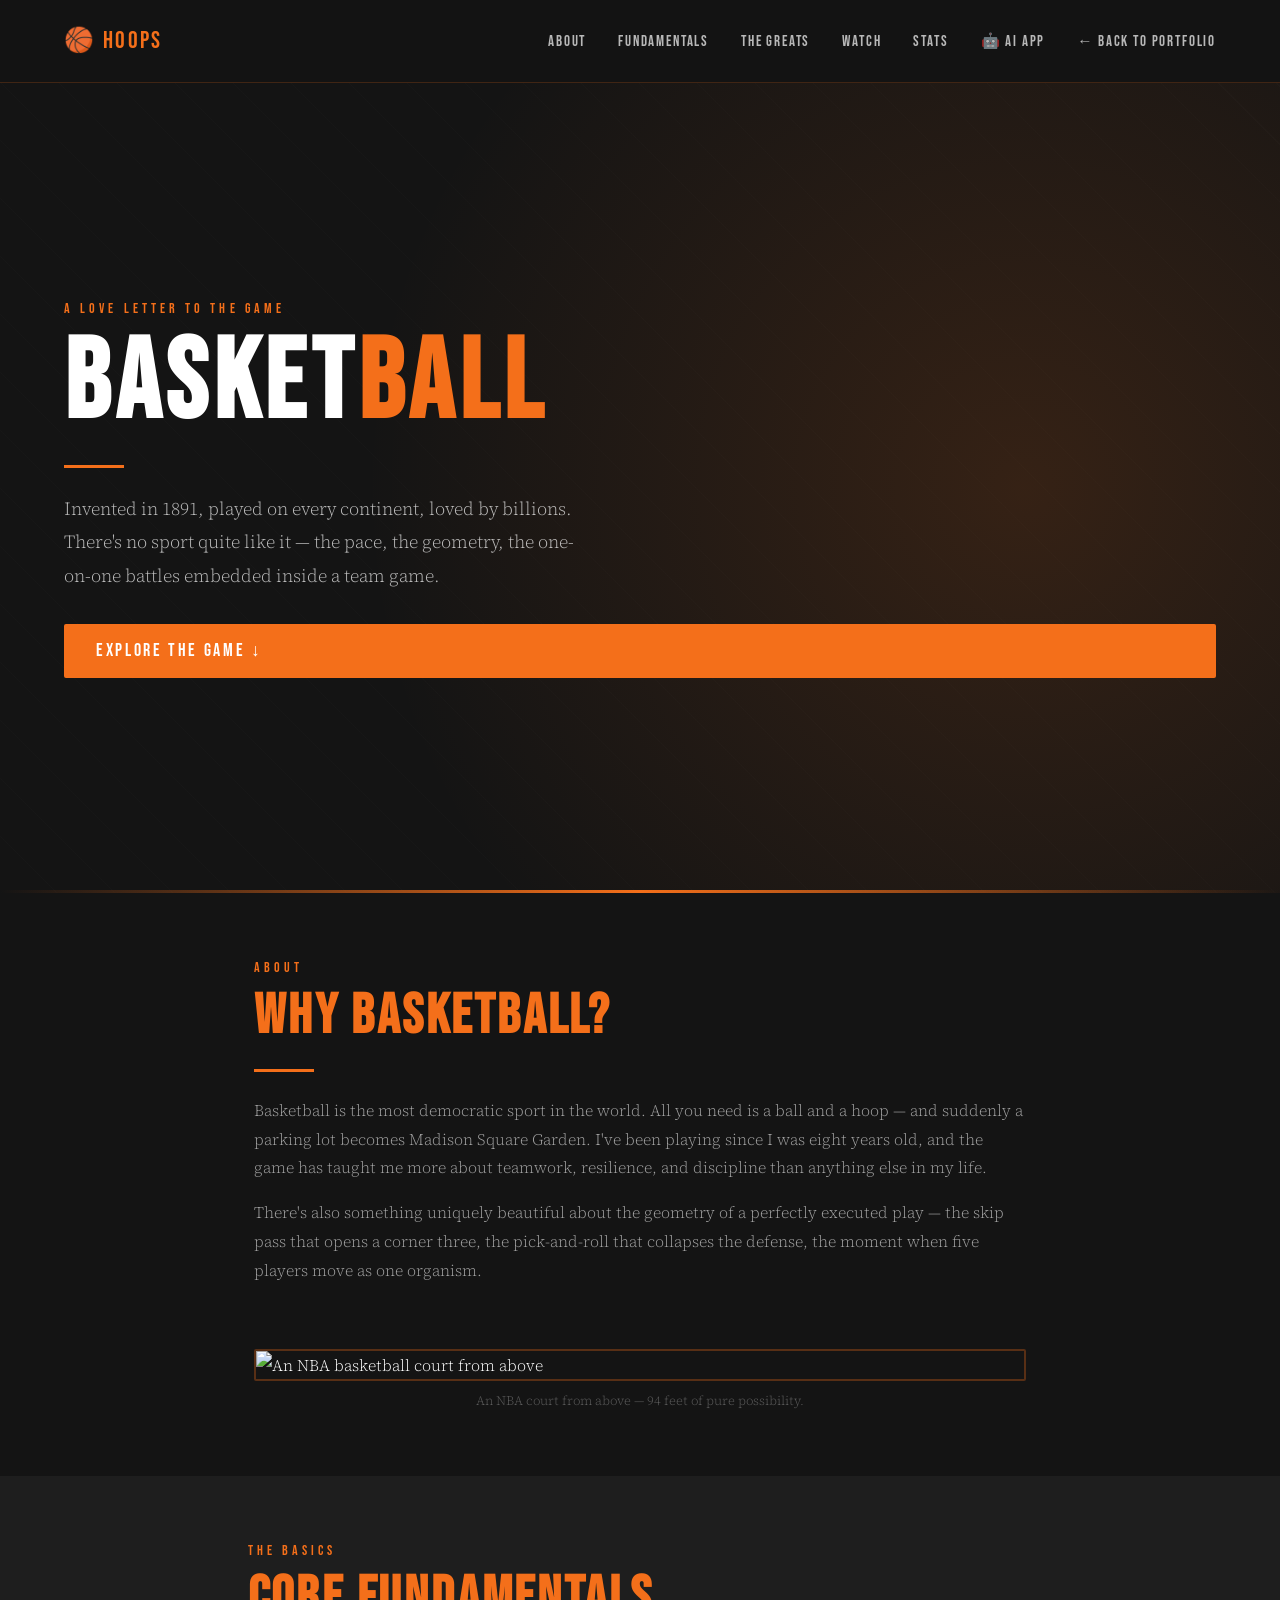
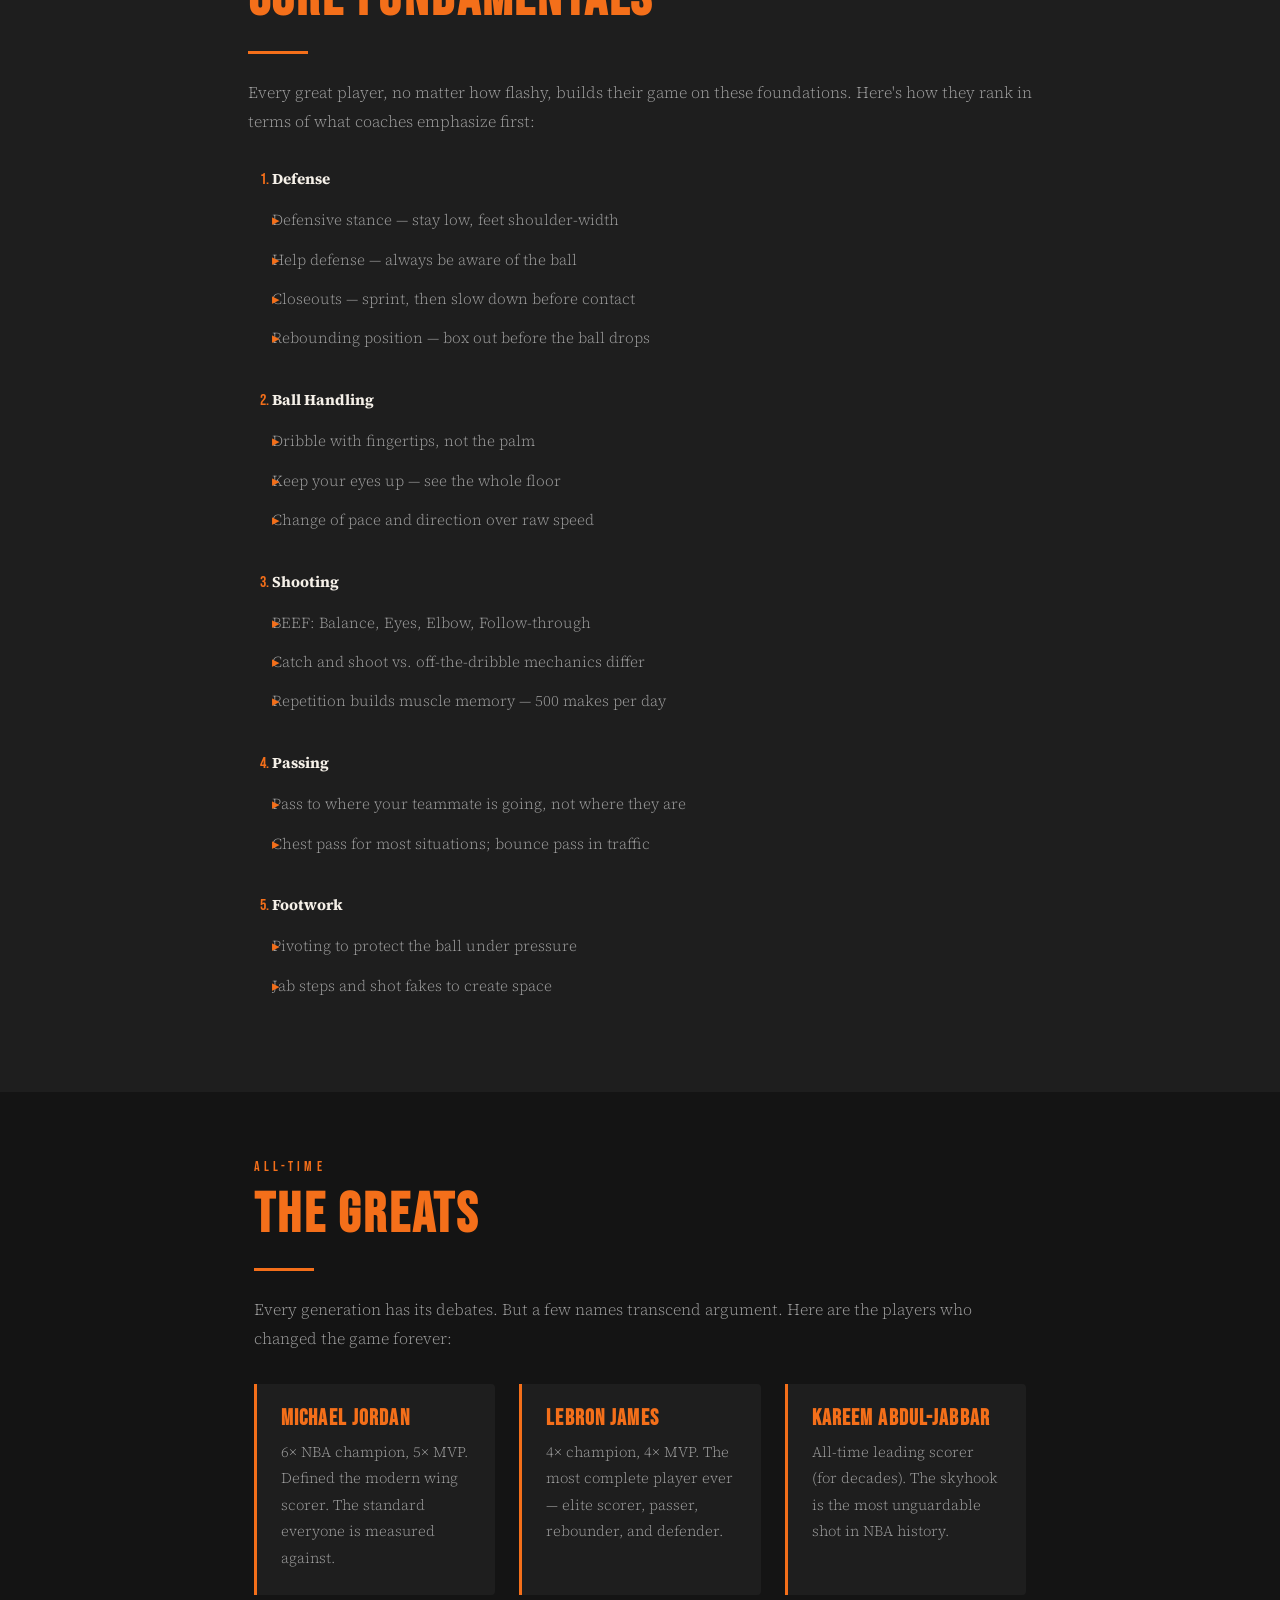
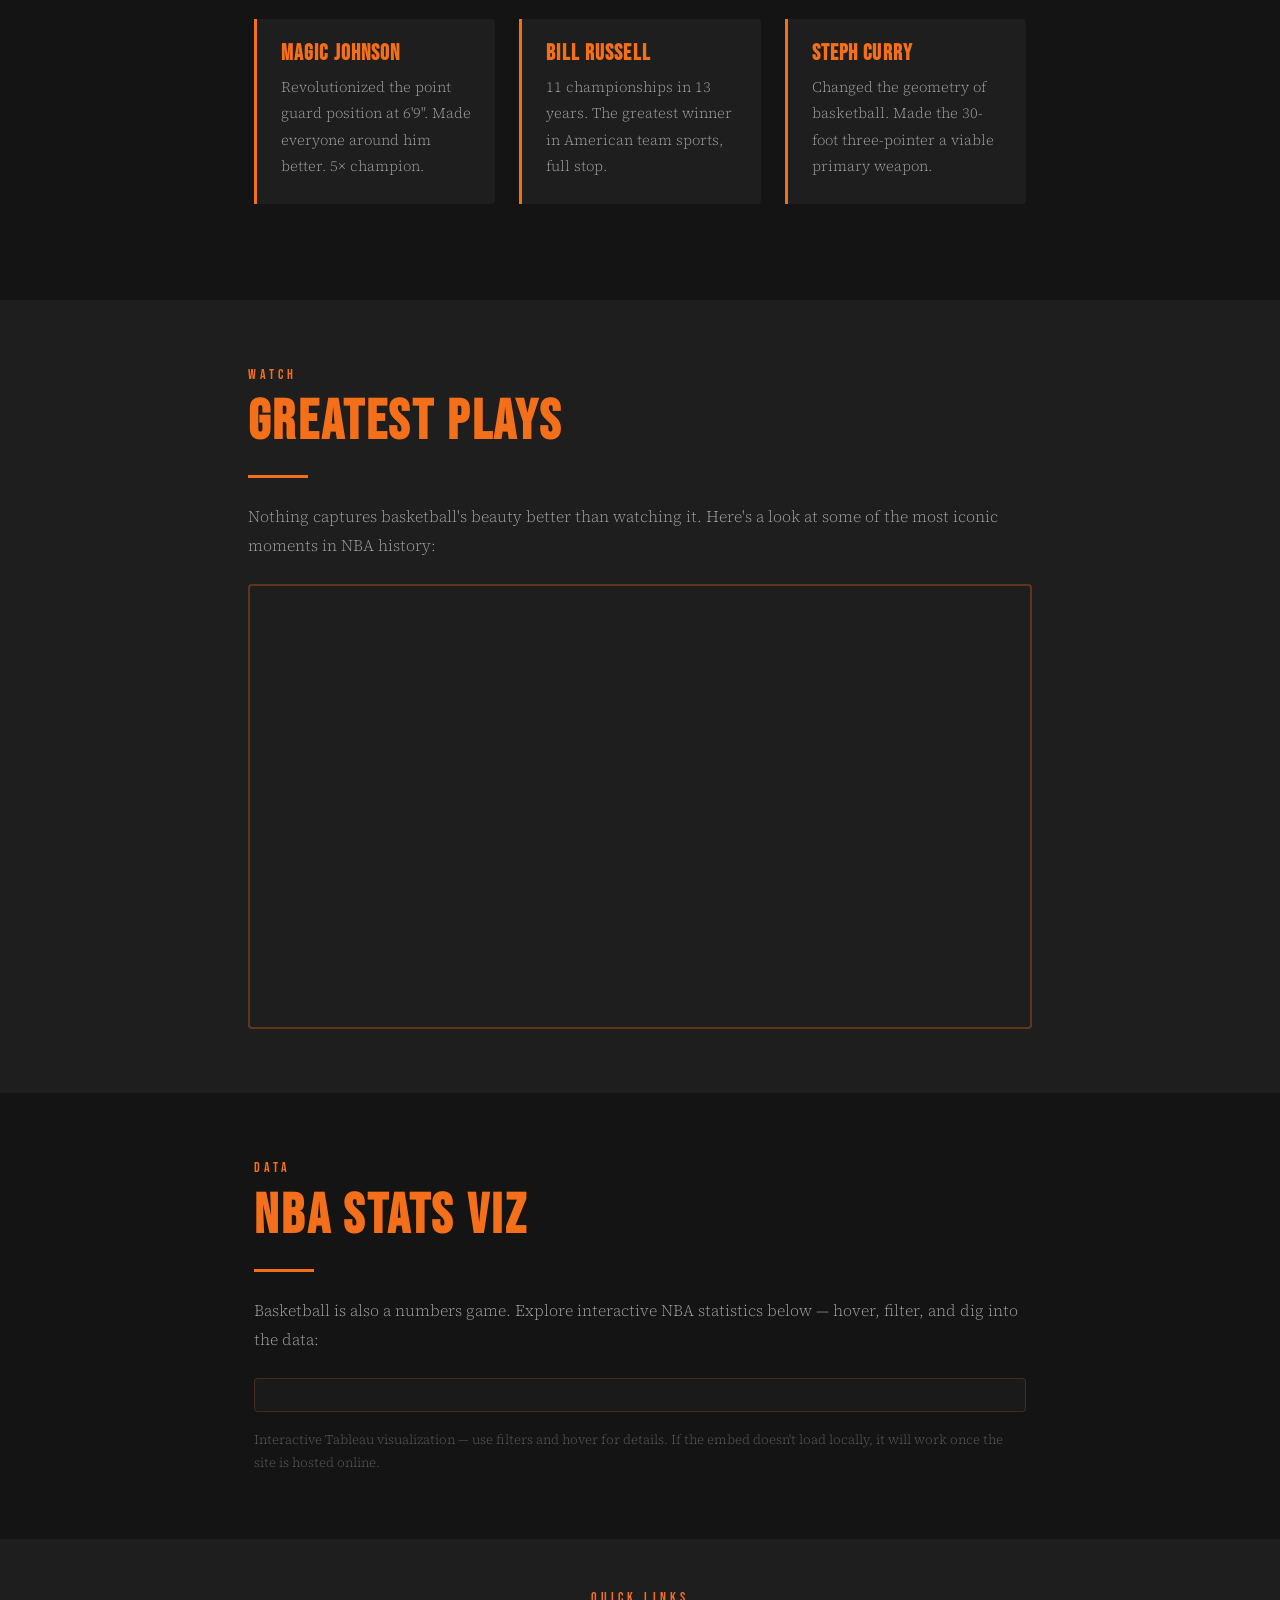
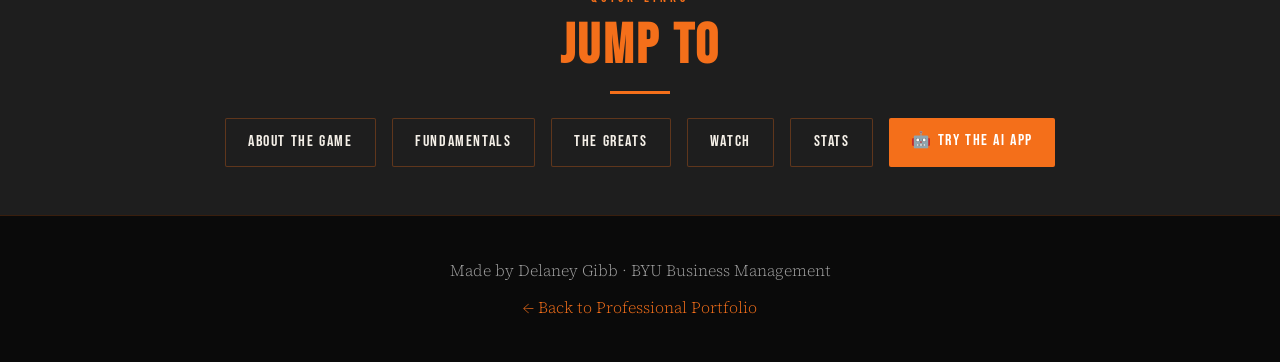
==== scratch.html @ 2f79eaed "Add files via upload" ====
<!DOCTYPE html>
<html lang="en">
<head>
  <meta charset="UTF-8"/>
  <meta name="viewport" content="width=device-width, initial-scale=1.0"/>
  <title>Basketball — A Love Letter to the Game</title>
  <link rel="stylesheet" href="scratch.css"/>
</head>
<body>

<!-- Navigation back to professional pages -->
<nav class="scratch-nav">
  <span class="brand">🏀 Hoops</span>
  <ul>
    <li><a href="#about">About</a></li>
    <li><a href="#fundamentals">Fundamentals</a></li>
    <li><a href="#greats">The Greats</a></li>
    <li><a href="#watch">Watch</a></li>
    <li><a href="#stats">Stats</a></li>
    <li><a href="app.html">🤖 AI App</a></li>
    <li><a href="index.html">← Back to Portfolio</a></li>
  </ul>
</nav>

<!-- HERO -->
<div class="hero" id="top">
  <span class="eyebrow">A love letter to the game</span>
  <h1>Basket<span class="orange">ball</span></h1>
  <div class="divider"></div>
  <p style="max-width:520px; font-size:1.15rem; color:rgba(255,255,255,.7); margin-bottom:2rem;">
    Invented in 1891, played on every continent, loved by billions. There's no sport quite like it — the pace, the geometry, the one-on-one battles embedded inside a team game.
  </p>
  <a href="#about" style="display:inline-block; background:var(--orange); color:white; font-family:'Bebas Neue',sans-serif; font-size:1.1rem; letter-spacing:.15em; padding:.75rem 2rem; border-radius:2px;">Explore the Game ↓</a>
</div>

<!-- ABOUT -->
<div id="about" class="content-section">
  <span class="eyebrow">About</span>
  <h2>Why Basketball?</h2>
  <div class="divider"></div>
  <p>Basketball is the most democratic sport in the world. All you need is a ball and a hoop — and suddenly a parking lot becomes Madison Square Garden. I've been playing since I was eight years old, and the game has taught me more about teamwork, resilience, and discipline than anything else in my life.</p>
  <p style="margin-top:1rem;">There's also something uniquely beautiful about the geometry of a perfectly executed play — the skip pass that opens a corner three, the pick-and-roll that collapses the defense, the moment when five players move as one organism.</p>
</div>

<!-- COURT IMAGE -->
<div class="content-section" style="padding-top:0;">
  <img
    class="court-img"
    src="https://upload.wikimedia.org/wikipedia/commons/thumb/9/97/NBA_basketball_court%2C_2019.jpg/1280px-NBA_basketball_court%2C_2019.jpg"
    alt="An NBA basketball court from above"
  />
  <p style="font-size:.8rem; margin-top:.5rem; color:rgba(255,255,255,.3); text-align:center;">An NBA court from above — 94 feet of pure possibility.</p>
</div>

<!-- FUNDAMENTALS — anchor target -->
<div id="fundamentals" class="dark-section">
  <div class="content-section" style="padding: 0 5%;">
    <span class="eyebrow">The Basics</span>
    <h2>Core Fundamentals</h2>
    <div class="divider"></div>
    <p>Every great player, no matter how flashy, builds their game on these foundations. Here's how they rank in terms of what coaches emphasize first:</p>

    <!-- Ordered list containing an unordered list (nested list requirement) -->
    <ol class="ranked-list" style="margin-top:1.5rem;">
      <li>
        <strong class="cream">Defense</strong>
        <ul class="styled-list" style="margin-top:.5rem; margin-bottom:1rem;">
          <li>Defensive stance — stay low, feet shoulder-width</li>
          <li>Help defense — always be aware of the ball</li>
          <li>Closeouts — sprint, then slow down before contact</li>
          <li>Rebounding position — box out before the ball drops</li>
        </ul>
      </li>
      <li>
        <strong class="cream">Ball Handling</strong>
        <ul class="styled-list" style="margin-top:.5rem; margin-bottom:1rem;">
          <li>Dribble with fingertips, not the palm</li>
          <li>Keep your eyes up — see the whole floor</li>
          <li>Change of pace and direction over raw speed</li>
        </ul>
      </li>
      <li>
        <strong class="cream">Shooting</strong>
        <ul class="styled-list" style="margin-top:.5rem; margin-bottom:1rem;">
          <li>BEEF: Balance, Eyes, Elbow, Follow-through</li>
          <li>Catch and shoot vs. off-the-dribble mechanics differ</li>
          <li>Repetition builds muscle memory — 500 makes per day</li>
        </ul>
      </li>
      <li>
        <strong class="cream">Passing</strong>
        <ul class="styled-list" style="margin-top:.5rem; margin-bottom:1rem;">
          <li>Pass to where your teammate is going, not where they are</li>
          <li>Chest pass for most situations; bounce pass in traffic</li>
        </ul>
      </li>
      <li>
        <strong class="cream">Footwork</strong>
        <ul class="styled-list" style="margin-top:.5rem; margin-bottom:1rem;">
          <li>Pivoting to protect the ball under pressure</li>
          <li>Jab steps and shot fakes to create space</li>
        </ul>
      </li>
    </ol>
  </div>
</div>

<!-- THE GREATS — anchor -->
<div id="greats" class="content-section">
  <span class="eyebrow">All-Time</span>
  <h2>The Greats</h2>
  <div class="divider"></div>
  <p>Every generation has its debates. But a few names transcend argument. Here are the players who changed the game forever:</p>

  <div class="card-grid" style="margin-top:2rem;">
    <div class="card">
      <h3>Michael Jordan</h3>
      <p>6× NBA champion, 5× MVP. Defined the modern wing scorer. The standard everyone is measured against.</p>
    </div>
    <div class="card">
      <h3>LeBron James</h3>
      <p>4× champion, 4× MVP. The most complete player ever — elite scorer, passer, rebounder, and defender.</p>
    </div>
    <div class="card">
      <h3>Kareem Abdul-Jabbar</h3>
      <p>All-time leading scorer (for decades). The skyhook is the most unguardable shot in NBA history.</p>
    </div>
    <div class="card">
      <h3>Magic Johnson</h3>
      <p>Revolutionized the point guard position at 6'9". Made everyone around him better. 5× champion.</p>
    </div>
    <div class="card">
      <h3>Bill Russell</h3>
      <p>11 championships in 13 years. The greatest winner in American team sports, full stop.</p>
    </div>
    <div class="card">
      <h3>Steph Curry</h3>
      <p>Changed the geometry of basketball. Made the 30-foot three-pointer a viable primary weapon.</p>
    </div>
  </div>
</div>

<!-- WATCH / VIDEO — anchor -->
<div id="watch" class="dark-section">
  <div class="content-section" style="padding:0 5%;">
    <span class="eyebrow">Watch</span>
    <h2>Greatest Plays</h2>
    <div class="divider"></div>
    <p>Nothing captures basketball's beauty better than watching it. Here's a look at some of the most iconic moments in NBA history:</p>
    <div class="video-wrap" style="margin-top:1.5rem;">
      <!-- Embedded YouTube video -->
      <iframe
        src="https://www.youtube.com/embed/pVkBPsFxAC0"
        title="Greatest NBA Moments of All Time"
        allow="accelerometer; autoplay; clipboard-write; encrypted-media; gyroscope; picture-in-picture"
        allowfullscreen>
      </iframe>
    </div>
  </div>
</div>

<!-- TABLEAU — anchor -->
<div id="stats" class="content-section">
  <span class="eyebrow">Data</span>
  <h2>NBA Stats Viz</h2>
  <div class="divider"></div>
  <p>Basketball is also a numbers game. Explore interactive NBA statistics below — hover, filter, and dig into the data:</p>

  <div class="tableau-wrap">
    <!-- Live interactive Tableau embed -->
    <div class='tableauPlaceholder' style='position:relative'>
      <noscript>
        <a href='#'>
          <img alt='NBA Stats Dashboard' src='https://public.tableau.com/static/images/NB/NBAStats_16/Dashboard1/1_rss.png' style='border:none'/>
        </a>
      </noscript>
      <object class='tableauViz' style='display:none;'>
        <param name='host_url' value='https%3A%2F%2Fpublic.tableau.com%2F'/>
        <param name='embed_code_version' value='3'/>
        <param name='site_root' value=''/>
        <param name='name' value='NBAPlayerStats_17058517636190/Dashboard1'/>
        <param name='tabs' value='no'/>
        <param name='toolbar' value='yes'/>
        <param name='animate_transition' value='yes'/>
        <param name='display_static_image' value='yes'/>
        <param name='display_spinner' value='yes'/>
        <param name='display_overlay' value='yes'/>
        <param name='display_count' value='yes'/>
        <param name='language' value='en-US'/>
      </object>
    </div>
    <script type='text/javascript'>
      var divElement = document.querySelector('.tableauPlaceholder');
      var vizElement = divElement.getElementsByTagName('object')[0];
      vizElement.style.width='100%';
      vizElement.style.height='600px';
      var scriptElement = document.createElement('script');
      scriptElement.src = 'https://public.tableau.com/javascripts/api/viz_v1.js';
      vizElement.parentNode.insertBefore(scriptElement, vizElement);
    </script>
  </div>

  <p style="margin-top:1rem; font-size:.82rem; color:rgba(255,255,255,.3);">
    Interactive Tableau visualization — use filters and hover for details.
    If the embed doesn't load locally, it will work once the site is hosted online.
  </p>
</div>

<!-- QUICK NAV (on-page anchor) -->
<div class="dark-section" style="text-align:center; padding: 3rem 5%;">
  <span class="eyebrow">Quick Links</span>
  <h2>Jump To</h2>
  <div class="divider" style="margin: 1rem auto;"></div>
  <div style="display:flex; flex-wrap:wrap; justify-content:center; gap:1rem; margin-top:1.5rem;">
    <a href="#about" style="background:var(--mid); color:var(--cream); font-family:'Bebas Neue',sans-serif; letter-spacing:.1em; padding:.6rem 1.4rem; border-radius:2px; border:1px solid rgba(244,111,26,.3);">About the Game</a>
    <a href="#fundamentals" style="background:var(--mid); color:var(--cream); font-family:'Bebas Neue',sans-serif; letter-spacing:.1em; padding:.6rem 1.4rem; border-radius:2px; border:1px solid rgba(244,111,26,.3);">Fundamentals</a>
    <a href="#greats" style="background:var(--mid); color:var(--cream); font-family:'Bebas Neue',sans-serif; letter-spacing:.1em; padding:.6rem 1.4rem; border-radius:2px; border:1px solid rgba(244,111,26,.3);">The Greats</a>
    <a href="#watch" style="background:var(--mid); color:var(--cream); font-family:'Bebas Neue',sans-serif; letter-spacing:.1em; padding:.6rem 1.4rem; border-radius:2px; border:1px solid rgba(244,111,26,.3);">Watch</a>
    <a href="#stats" style="background:var(--mid); color:var(--cream); font-family:'Bebas Neue',sans-serif; letter-spacing:.1em; padding:.6rem 1.4rem; border-radius:2px; border:1px solid rgba(244,111,26,.3);">Stats</a>
    <a href="app.html" style="background:var(--orange); color:white; font-family:'Bebas Neue',sans-serif; letter-spacing:.1em; padding:.6rem 1.4rem; border-radius:2px;">🤖 Try the AI App</a>
  </div>
</div>

<footer class="scratch-footer">
  <p>Made by Delaney Gibb · BYU Business Management</p>
  <p style="margin-top:.5rem;"><a href="index.html">← Back to Professional Portfolio</a></p>
</footer>

</body>
</html>
---- scratch.css ----
/* scratch.css — Custom stylesheet for basketball scratch page */

/* === Font & Base === */
@import url('https://fonts.googleapis.com/css2?family=Bebas+Neue&family=Source+Serif+4:ital,wght@0,300;0,400;1,300&display=swap');

:root {
  --orange: #f46f1a;
  --dark: #141414;
  --mid: #1e1e1e;
  --light-gray: #a0a0a0;
  --cream: #f5f0e8;
  --white: #ffffff;
}

* {
  box-sizing: border-box;
  margin: 0;
  padding: 0;
}

body {
  background-color: var(--dark);
  color: var(--white);
  font-family: 'Source Serif 4', Georgia, serif;
  font-weight: 300;
  line-height: 1.75;
}

/* === Typography === */
h1, h2, h3, .display {
  font-family: 'Bebas Neue', Impact, sans-serif;
  letter-spacing: .05em;
  line-height: 1;
  color: var(--white);
}

h1 { font-size: clamp(3.5rem, 10vw, 7rem); }
h2 { font-size: clamp(2rem, 5vw, 3.5rem); color: var(--orange); }
h3 { font-size: 1.6rem; color: var(--cream); }

p {
  font-size: 1rem;
  color: var(--light-gray);
  line-height: 1.8;
}

a {
  color: var(--orange);
  text-decoration: none;
  transition: opacity .2s;
}

a:hover { opacity: .75; }

/* === Layout Divs === */

/* Div 1: Full-width hero section */
div.hero {
  background-color: var(--dark);
  background-image:
    radial-gradient(circle at 80% 50%, rgba(244,111,26,.15) 0%, transparent 60%),
    repeating-linear-gradient(
      45deg,
      transparent,
      transparent 40px,
      rgba(255,255,255,.013) 40px,
      rgba(255,255,255,.013) 41px
    );
  min-height: 90vh;
  display: flex;
  flex-direction: column;
  justify-content: center;
  padding: 4rem 5%;
  position: relative;
  overflow: hidden;
}

div.hero::after {
  content: '';
  position: absolute;
  bottom: 0; left: 0; right: 0;
  height: 3px;
  background: linear-gradient(90deg, transparent, var(--orange), transparent);
}

/* Div 2: Content section block */
div.content-section {
  max-width: 900px;
  margin: 0 auto;
  padding: 4rem 5%;
}

/* Div 3: Card grid container */
div.card-grid {
  display: grid;
  grid-template-columns: repeat(auto-fit, minmax(240px, 1fr));
  gap: 1.5rem;
  margin: 2rem 0;
}

/* Div 4: Individual card */
div.card {
  background: var(--mid);
  border-left: 3px solid var(--orange);
  padding: 1.5rem;
  border-radius: 0 4px 4px 0;
  transition: transform .2s;
}

div.card:hover { transform: translateY(-3px); }

div.card h3 {
  font-family: 'Bebas Neue', sans-serif;
  font-size: 1.4rem;
  color: var(--orange);
  margin-bottom: .5rem;
}

div.card p { font-size: .92rem; }

/* Div 5: Dark section */
div.dark-section {
  background: var(--mid);
  padding: 4rem 5%;
}

/* === Utility === */
.eyebrow {
  font-family: 'Bebas Neue', sans-serif;
  font-size: .85rem;
  letter-spacing: .3em;
  color: var(--orange);
  text-transform: uppercase;
  display: block;
  margin-bottom: .5rem;
}

.orange { color: var(--orange); }
.cream { color: var(--cream); }

.divider {
  width: 60px;
  height: 3px;
  background: var(--orange);
  margin: 1.5rem 0;
}

/* === Navigation === */
nav.scratch-nav {
  display: flex;
  justify-content: space-between;
  align-items: center;
  padding: 1.25rem 5%;
  background: rgba(20,20,20,.97);
  position: sticky;
  top: 0;
  z-index: 100;
  border-bottom: 1px solid rgba(244,111,26,.2);
}

nav.scratch-nav .brand {
  font-family: 'Bebas Neue', sans-serif;
  font-size: 1.5rem;
  color: var(--orange);
  letter-spacing: .1em;
}

nav.scratch-nav ul {
  list-style: none;
  display: flex;
  gap: 2rem;
}

nav.scratch-nav ul a {
  font-family: 'Bebas Neue', sans-serif;
  font-size: .95rem;
  letter-spacing: .12em;
  color: rgba(255,255,255,.7);
}

nav.scratch-nav ul a:hover { color: var(--orange); opacity: 1; }

/* === Lists === */
ul.styled-list {
  list-style: none;
  padding: 0;
}

ul.styled-list li {
  padding: .5rem 0 .5rem 1.5rem;
  position: relative;
  color: var(--light-gray);
  font-size: .95rem;
}

ul.styled-list li::before {
  content: '▸';
  position: absolute;
  left: 0;
  color: var(--orange);
}

ol.ranked-list {
  padding-left: 1.5rem;
  color: var(--light-gray);
}

ol.ranked-list li { padding: .4rem 0; font-size: .95rem; }
ol.ranked-list li::marker { color: var(--orange); font-family: 'Bebas Neue', sans-serif; font-size: 1rem; }

/* === Image === */
img.court-img {
  width: 100%;
  max-height: 420px;
  object-fit: cover;
  border-radius: 2px;
  display: block;
  border: 2px solid rgba(244,111,26,.3);
}

/* === Video embed === */
div.video-wrap {
  position: relative;
  width: 100%;
  padding-bottom: 56.25%;
  height: 0;
  overflow: hidden;
  border-radius: 4px;
  border: 2px solid rgba(244,111,26,.3);
}

div.video-wrap iframe {
  position: absolute;
  top: 0; left: 0;
  width: 100%;
  height: 100%;
  border: none;
}

/* === Tableau === */
div.tableau-wrap {
  width: 100%;
  overflow-x: auto;
  margin-top: 1.5rem;
  border: 1px solid rgba(244,111,26,.2);
  border-radius: 4px;
  padding: 1rem;
  background: #1a1a1a;
}

/* === Footer === */
footer.scratch-footer {
  background: #0a0a0a;
  text-align: center;
  padding: 2.5rem 5%;
  color: rgba(255,255,255,.3);
  font-size: .85rem;
  border-top: 1px solid rgba(244,111,26,.2);
}

footer.scratch-footer a { color: var(--orange); }

/* === Anchor highlight === */
:target::before {
  content: '';
  display: block;
  height: 80px;
  margin-top: -80px;
}
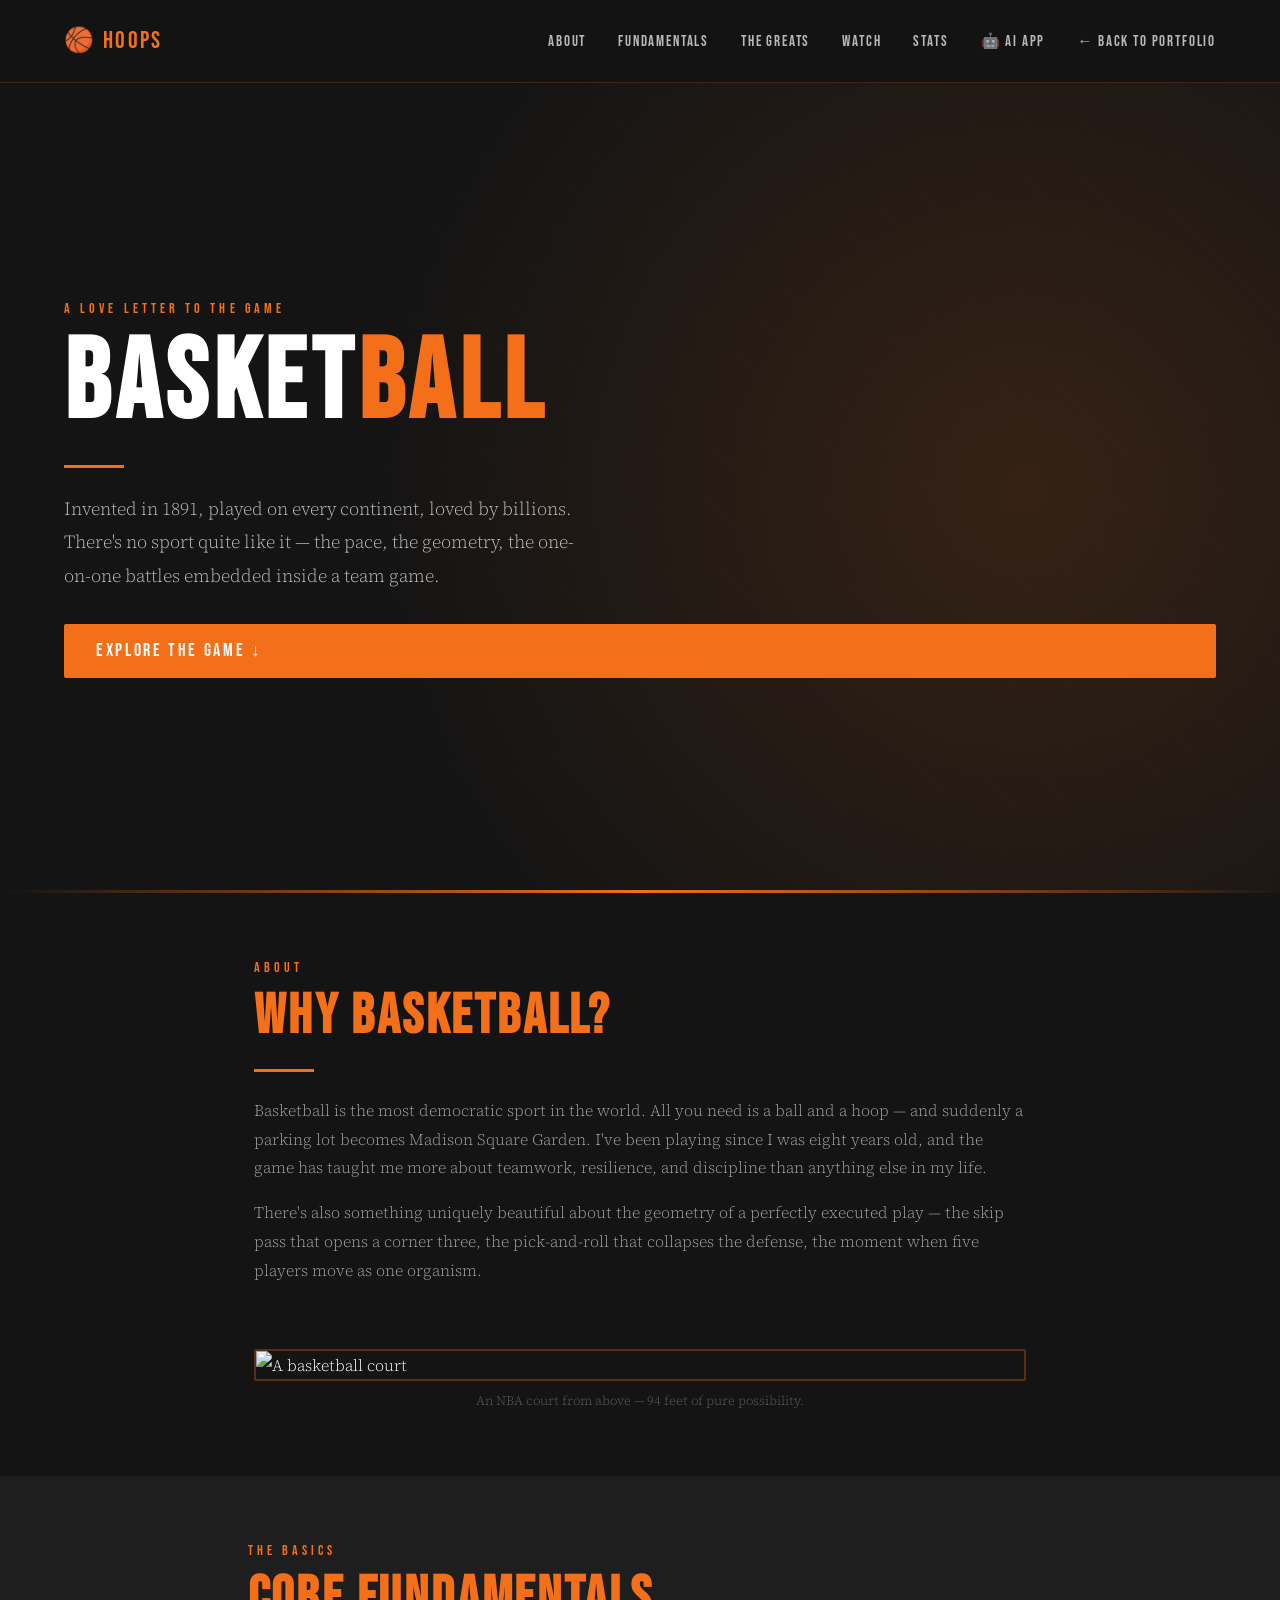
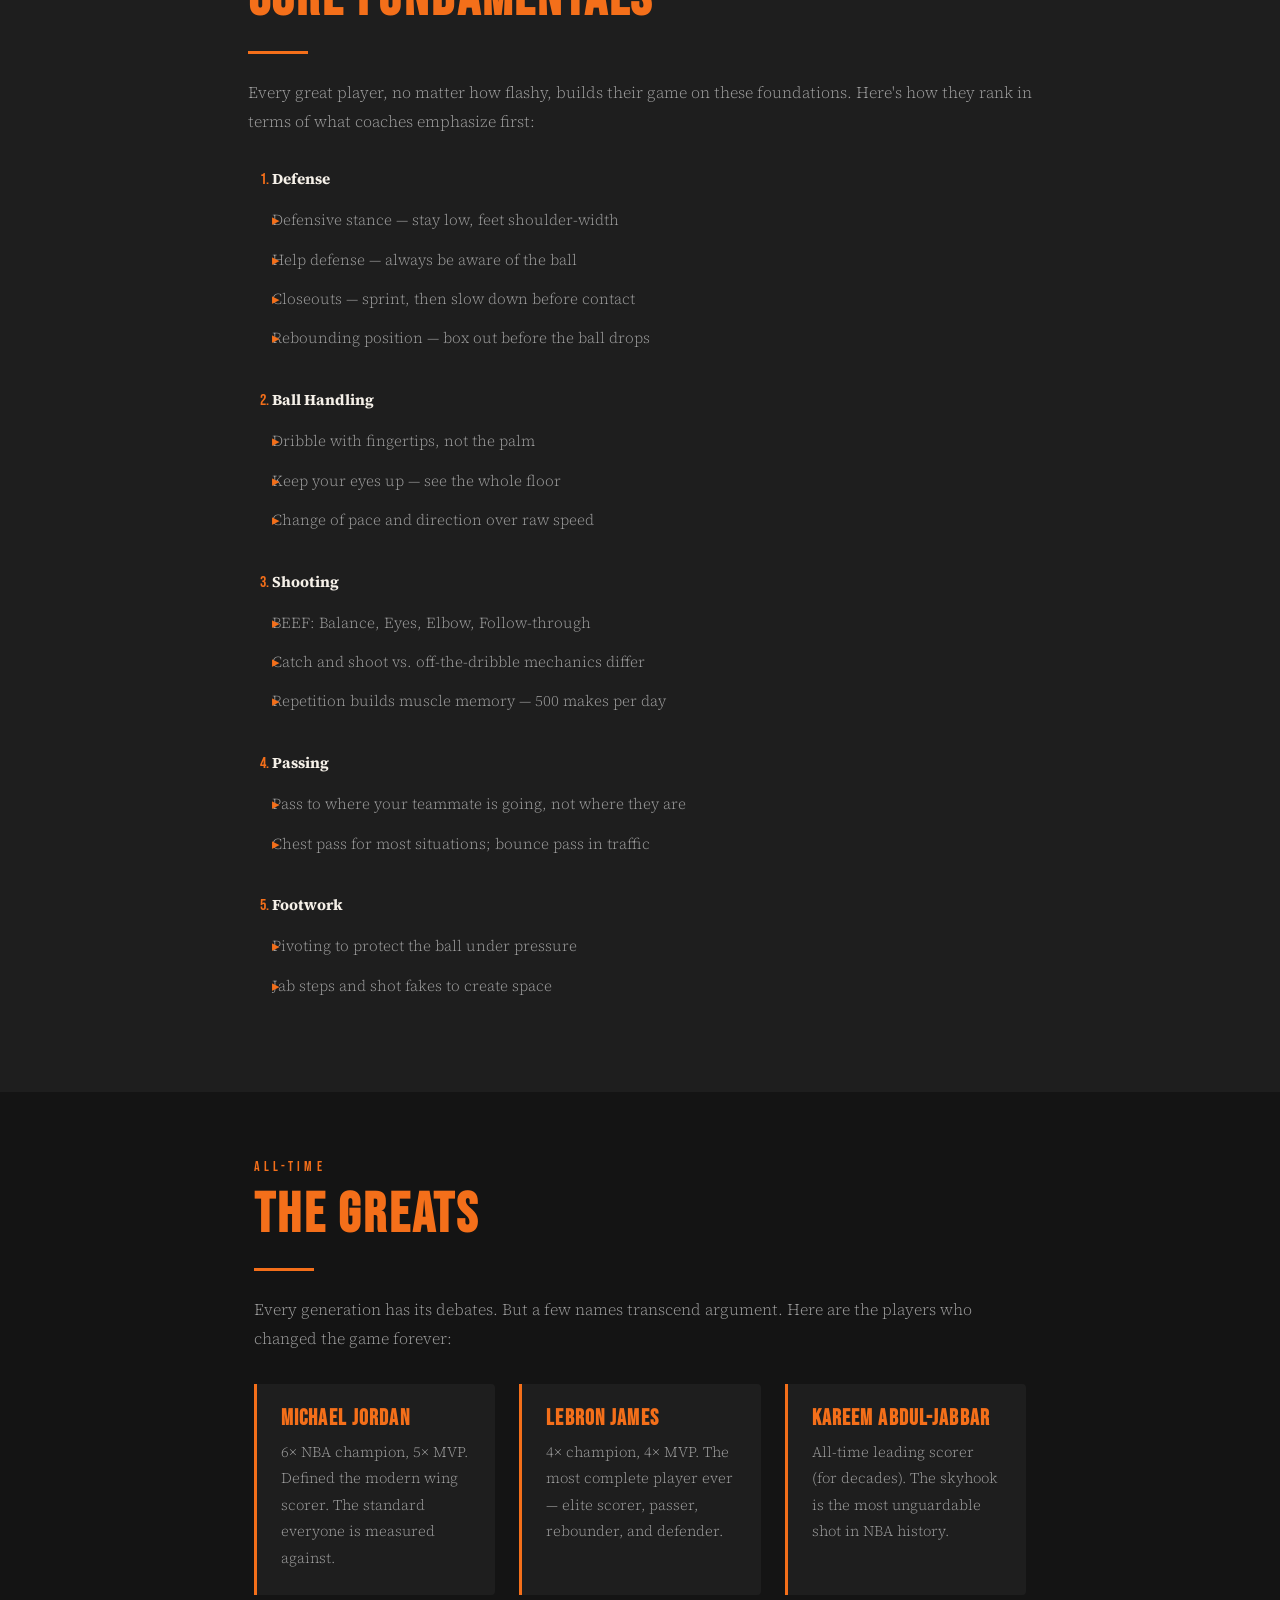
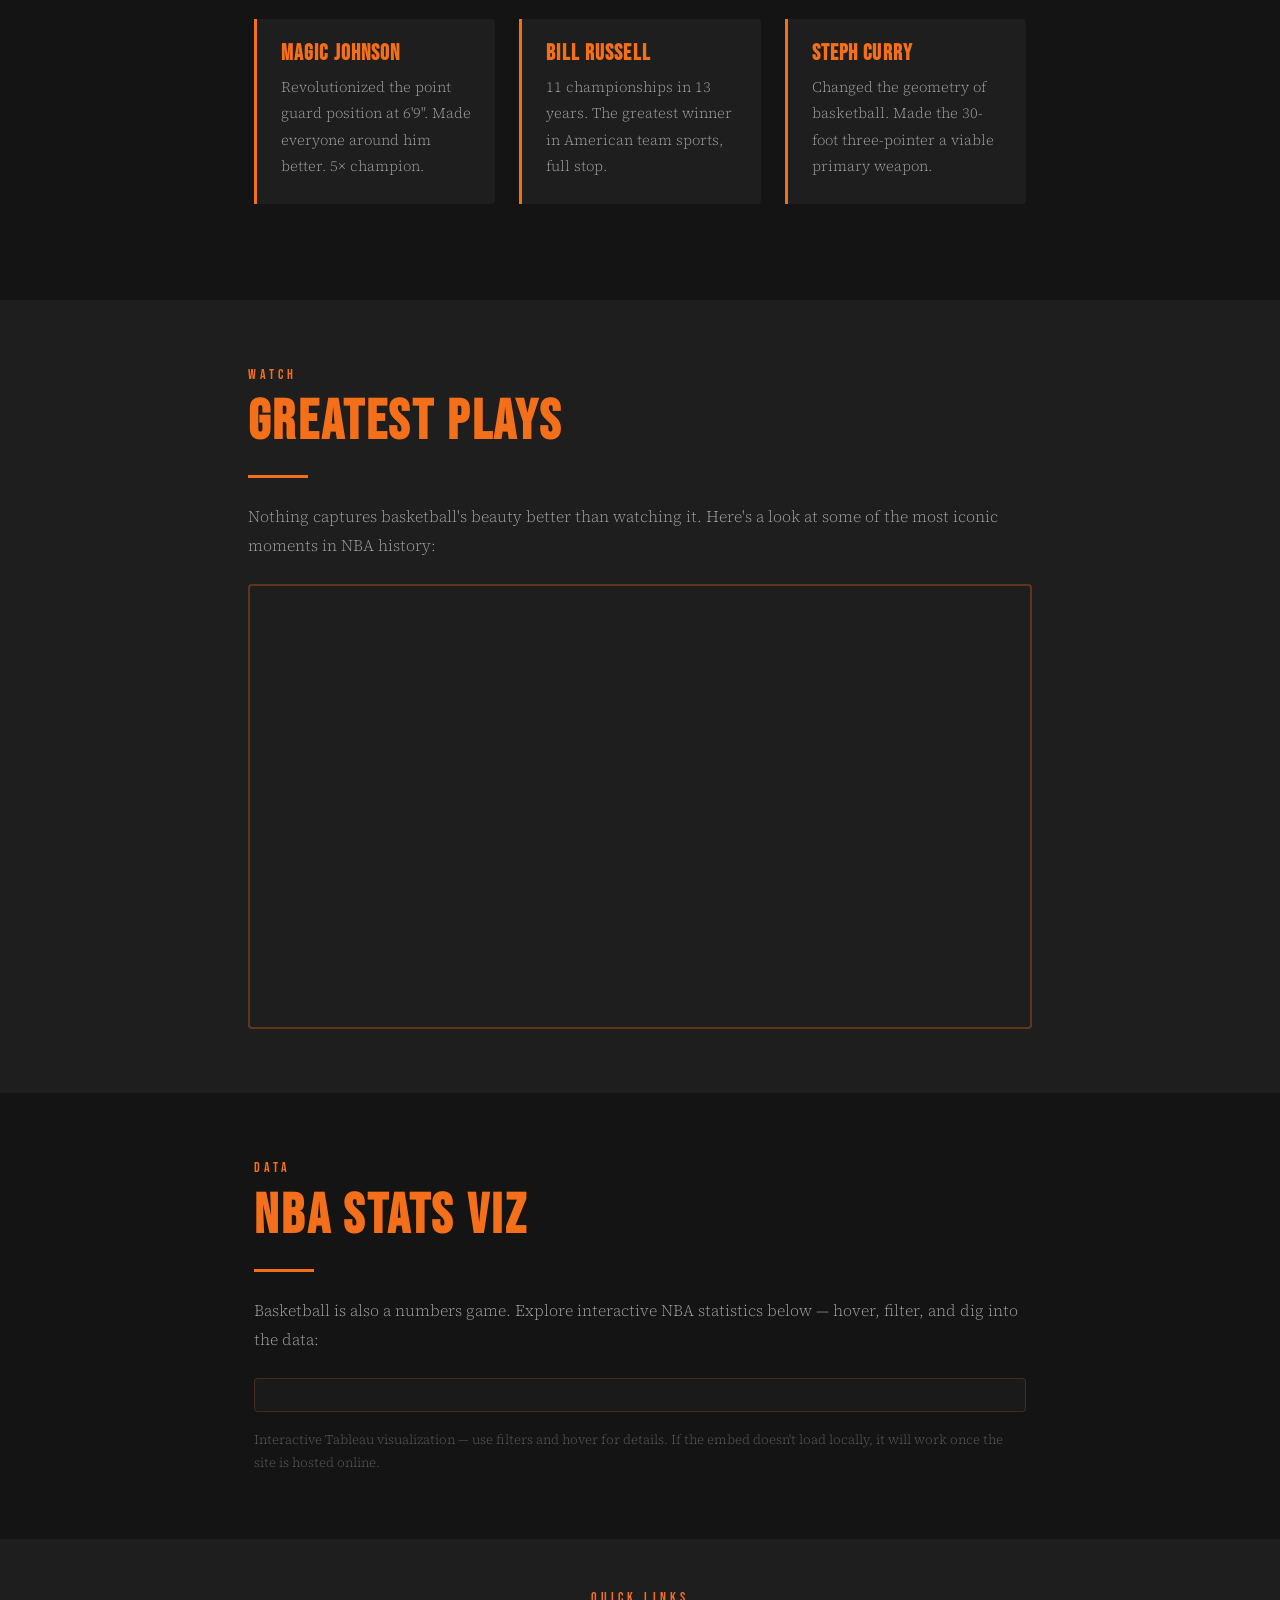
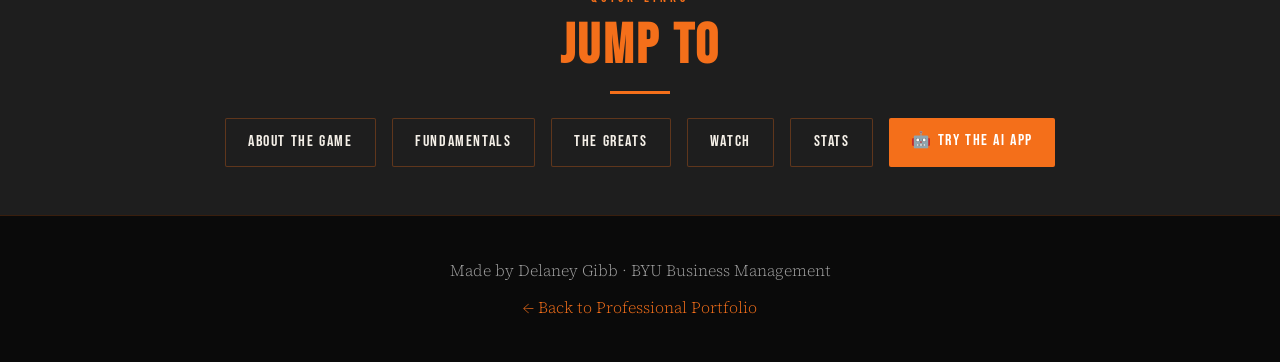
==== commit 62fc4f73: "Rename scratch (2).html to scratch.html" ====
--- a/scratch.html
+++ b/scratch.html
@@ -46,8 +46,8 @@
 <div class="content-section" style="padding-top:0;">
   <img
     class="court-img"
-    src="https://upload.wikimedia.org/wikipedia/commons/thumb/9/97/NBA_basketball_court%2C_2019.jpg/1280px-NBA_basketball_court%2C_2019.jpg"
-    alt="An NBA basketball court from above"
+    src="https://images.unsplash.com/photo-1546519638-68e109498ffc?w=1280&q=80"
+    alt="A basketball court"
   />
   <p style="font-size:.8rem; margin-top:.5rem; color:rgba(255,255,255,.3); text-align:center;">An NBA court from above — 94 feet of pure possibility.</p>
 </div>
@@ -150,8 +150,8 @@
     <div class="video-wrap" style="margin-top:1.5rem;">
       <!-- Embedded YouTube video -->
       <iframe
-        src="https://www.youtube.com/embed/pVkBPsFxAC0"
-        title="Greatest NBA Moments of All Time"
+        src="https://www.youtube.com/embed/FWfOQMqIMCU"
+        title="NBA Greatest Dunks of All Time"
         allow="accelerometer; autoplay; clipboard-write; encrypted-media; gyroscope; picture-in-picture"
         allowfullscreen>
       </iframe>
